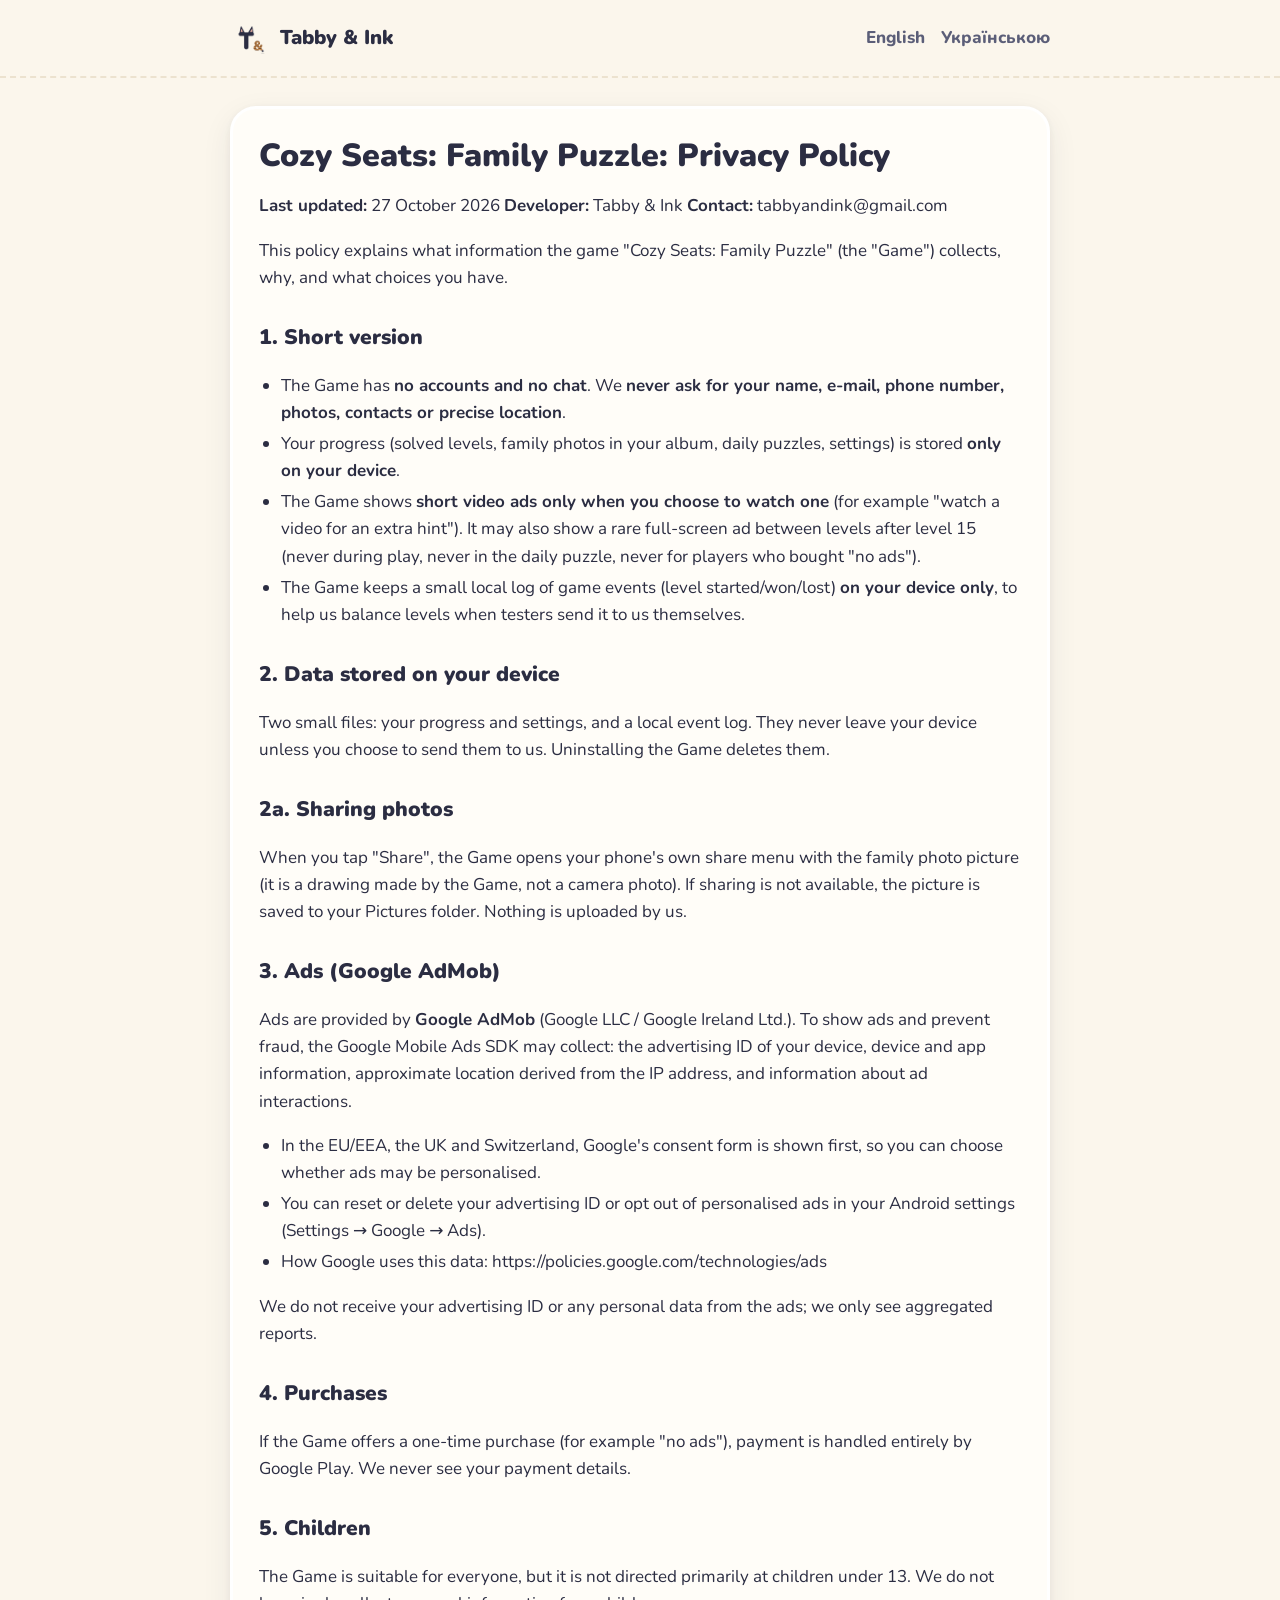
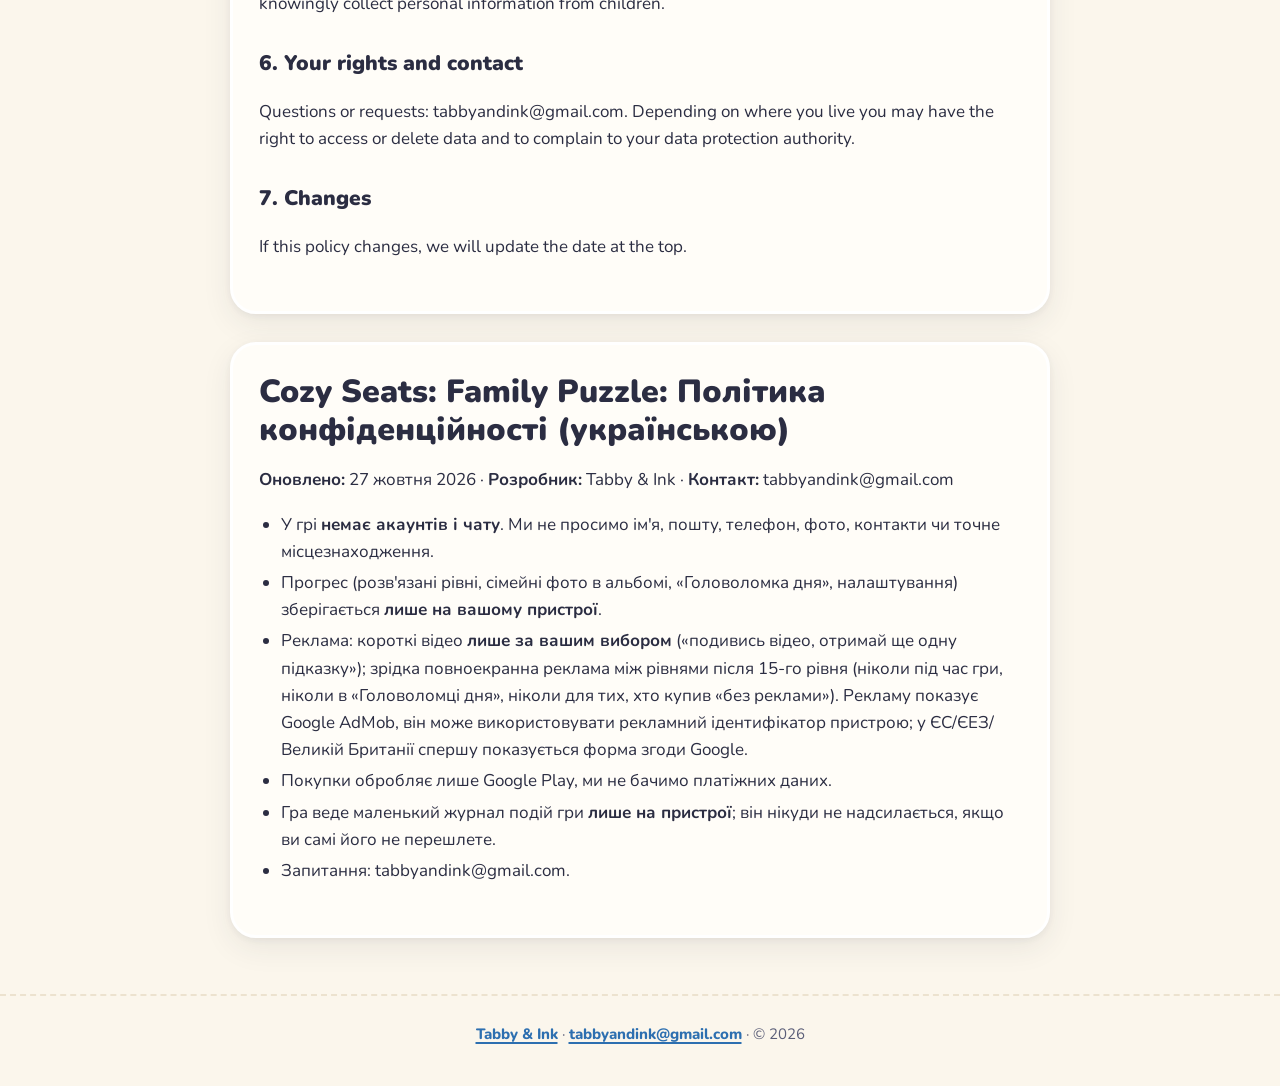
==== cozy-seats/privacy.html @ 61b11775 "Add privacy policies for Kitten Knits, Cozy Seats and Kitty Quilt" ====
<!doctype html>
<html lang="en">
<head>
<meta charset="utf-8">
<meta name="viewport" content="width=device-width, initial-scale=1">
<title>Cozy Seats · Privacy policy</title>
<meta name="description" content="Privacy policy of the mobile game Cozy Seats by Tabby &amp; Ink.">
<link rel="icon" href="../img/favicon.png">
<link rel="apple-touch-icon" href="../img/apple-touch-icon.png">
<link rel="preconnect" href="https://fonts.googleapis.com">
<link rel="preconnect" href="https://fonts.gstatic.com" crossorigin>
<link href="https://fonts.googleapis.com/css2?family=Nunito:wght@600;700;800;900&display=swap" rel="stylesheet">
<link rel="stylesheet" href="../style.css">
</head>
<body>
<header class="top">
  <div class="wrap">
    <a class="brand" href="../"><img src="../img/favicon.png" alt=""><span>Tabby &amp; Ink</span></a>
    <nav><a href="#en">English</a><a href="#uk">Українською</a></nav>
  </div>
</header>

<main class="wrap">
<article class="doc" id="en" lang="en">
<h1>Cozy Seats: Family Puzzle: Privacy Policy</h1>
<p><strong>Last updated:</strong> 27 October 2026
<strong>Developer:</strong> Tabby &amp; Ink
<strong>Contact:</strong> tabbyandink@gmail.com</p>
<p>This policy explains what information the game "Cozy Seats: Family Puzzle" (the "Game") collects, why, and what choices you have.</p>
<h2>1. Short version</h2>
<ul>
<li>The Game has <strong>no accounts and no chat</strong>. We <strong>never ask for your name, e‑mail, phone number, photos, contacts or precise location</strong>.</li>
<li>Your progress (solved levels, family photos in your album, daily puzzles, settings) is stored <strong>only on your device</strong>.</li>
<li>The Game shows <strong>short video ads only when you choose to watch one</strong> (for example "watch a video for an extra hint"). It may also show a rare full‑screen ad between levels after level 15 (never during play, never in the daily puzzle, never for players who bought "no ads").</li>
<li>The Game keeps a small local log of game events (level started/won/lost) <strong>on your device only</strong>, to help us balance levels when testers send it to us themselves.</li>
</ul>
<h2>2. Data stored on your device</h2>
<p>Two small files: your progress and settings, and a local event log. They never leave your device unless you choose to send them to us. Uninstalling the Game deletes them.</p>
<h2>2a. Sharing photos</h2>
<p>When you tap "Share", the Game opens your phone's own share menu with the family photo picture (it is a drawing made by the Game, not a camera photo). If sharing is not available, the picture is saved to your Pictures folder. Nothing is uploaded by us.</p>
<h2>3. Ads (Google AdMob)</h2>
<p>Ads are provided by <strong>Google AdMob</strong> (Google LLC / Google Ireland Ltd.). To show ads and prevent fraud, the Google Mobile Ads SDK may collect: the advertising ID of your device, device and app information, approximate location derived from the IP address, and information about ad interactions.</p>
<ul>
<li>In the EU/EEA, the UK and Switzerland, Google's consent form is shown first, so you can choose whether ads may be personalised.</li>
<li>You can reset or delete your advertising ID or opt out of personalised ads in your Android settings (Settings → Google → Ads).</li>
<li>How Google uses this data: https://policies.google.com/technologies/ads</li>
</ul>
<p>We do not receive your advertising ID or any personal data from the ads; we only see aggregated reports.</p>
<h2>4. Purchases</h2>
<p>If the Game offers a one‑time purchase (for example "no ads"), payment is handled entirely by Google Play. We never see your payment details.</p>
<h2>5. Children</h2>
<p>The Game is suitable for everyone, but it is not directed primarily at children under 13. We do not knowingly collect personal information from children.</p>
<h2>6. Your rights and contact</h2>
<p>Questions or requests: tabbyandink@gmail.com. Depending on where you live you may have the right to access or delete data and to complain to your data protection authority.</p>
<h2>7. Changes</h2>
<p>If this policy changes, we will update the date at the top.</p>
</article>
<article class="doc" id="uk" lang="uk">
<h1>Cozy Seats: Family Puzzle: Політика конфіденційності (українською)</h1>
<p><strong>Оновлено:</strong> 27 жовтня 2026 · <strong>Розробник:</strong> Tabby &amp; Ink · <strong>Контакт:</strong> tabbyandink@gmail.com</p>
<ul>
<li>У грі <strong>немає акаунтів і чату</strong>. Ми не просимо ім'я, пошту, телефон, фото, контакти чи точне місцезнаходження.</li>
<li>Прогрес (розв'язані рівні, сімейні фото в альбомі, «Головоломка дня», налаштування) зберігається <strong>лише на вашому пристрої</strong>.</li>
<li>Реклама: короткі відео <strong>лише за вашим вибором</strong> («подивись відео, отримай ще одну підказку»); зрідка повноекранна реклама між рівнями після 15-го рівня (ніколи під час гри, ніколи в «Головоломці дня», ніколи для тих, хто купив «без реклами»). Рекламу показує Google AdMob, він може використовувати рекламний ідентифікатор пристрою; у ЄС/ЄЕЗ/Великій Британії спершу показується форма згоди Google.</li>
<li>Покупки обробляє лише Google Play, ми не бачимо платіжних даних.</li>
<li>Гра веде маленький журнал подій гри <strong>лише на пристрої</strong>; він нікуди не надсилається, якщо ви самі його не перешлете.</li>
<li>Запитання: tabbyandink@gmail.com.</li>
</ul>
</article>
</main>

<footer>
  <div class="wrap">
    <a href="../">Tabby &amp; Ink</a> · <a href="mailto:tabbyandink@gmail.com">tabbyandink@gmail.com</a> · © 2026
  </div>
</footer>
</body>
</html>
---- style.css ----
/* Tabby & Ink: the same cosy palette and font as the games (cream paper, ink, coral, sand, sage) */
:root {
  --paper: #fbf6ec;
  --card: #fffdf8;
  --ink: #2b2d42;
  --ink-soft: #5b5e78;
  --coral: #e07a5f;
  --sand: #f2cc8f;
  --sage: #81b29a;
  --line: #ece2cf;
  --shadow: 0 10px 30px rgba(43, 45, 66, 0.08), 0 2px 6px rgba(43, 45, 66, 0.06);
}

* { box-sizing: border-box; }

html { -webkit-text-size-adjust: 100%; }

body {
  margin: 0;
  background: var(--paper);
  color: var(--ink);
  font-family: "Nunito", system-ui, -apple-system, "Segoe UI", Roboto, sans-serif;
  font-size: 17px;
  line-height: 1.6;
}

a { color: #2d6fb0; text-decoration-thickness: 1.5px; text-underline-offset: 3px; }
a:hover { color: var(--coral); }

.wrap { max-width: 860px; margin: 0 auto; padding: 0 20px; }

/* --- header with the little paw trail --------------------------------- */
.top {
  padding: 18px 0;
  border-bottom: 2px dashed var(--line);
}
.top .wrap { display: flex; align-items: center; justify-content: space-between; gap: 12px; }
.brand { display: flex; align-items: center; gap: 10px; text-decoration: none; color: var(--ink); font-weight: 900; font-size: 20px; }
.brand img { width: 40px; height: 40px; border-radius: 10px; }
.top nav a { font-weight: 800; text-decoration: none; color: var(--ink-soft); margin-left: 16px; }
.top nav a:hover { color: var(--coral); }

/* --- studio hero ------------------------------------------------------- */
.hero { text-align: center; padding: 48px 0 24px; }
.hero img { width: min(360px, 80vw); height: auto; }
.hero p { font-size: 20px; color: var(--ink-soft); max-width: 560px; margin: 8px auto 0; font-weight: 700; }

.paws { display: flex; justify-content: center; gap: 18px; margin: 28px 0 8px; opacity: 0.35; }
.paws span { width: 14px; height: 14px; border-radius: 50%; background: var(--ink); display: inline-block; }
.paws span:nth-child(odd) { transform: translateY(6px); }

/* --- game card ----------------------------------------------------------- */
h2.section { font-size: 15px; letter-spacing: 0.22em; text-transform: uppercase; color: var(--coral); text-align: center; margin: 40px 0 16px; }

.game {
  background: var(--card);
  border-radius: 28px;
  box-shadow: var(--shadow);
  overflow: hidden;
  border: 3px solid #fff;
}
.game .banner { display: block; width: 100%; height: auto; aspect-ratio: 1024 / 500; object-fit: cover; }
.game .body { display: flex; gap: 18px; padding: 20px 22px 24px; align-items: flex-start; }
.game .icon { width: 88px; height: 88px; border-radius: 22px; flex: none; box-shadow: 0 4px 12px rgba(43, 45, 66, 0.18); margin-top: -52px; border: 4px solid var(--card); }
.game h3 { margin: 0; font-size: 26px; font-weight: 900; line-height: 1.2; }
.game .tag { margin: 4px 0 10px; color: var(--ink-soft); font-weight: 700; }
.game .links { display: flex; flex-wrap: wrap; gap: 10px; }

.btn {
  display: inline-block;
  padding: 10px 18px;
  border-radius: 999px;
  font-weight: 900;
  text-decoration: none;
  background: var(--coral);
  color: #fff;
  box-shadow: 0 4px 0 #b65c45;
}
.btn:hover { color: #fff; filter: brightness(1.05); }
.btn.soft { background: #eef3f8; color: var(--ink); box-shadow: 0 4px 0 #d3dce6; }
.btn.soft:hover { color: var(--ink); }
.soon { display: inline-block; padding: 10px 18px; border-radius: 999px; font-weight: 800; background: #f6efe0; color: var(--ink-soft); }

/* --- footer -------------------------------------------------------------- */
footer { margin: 56px 0 0; padding: 26px 0 40px; border-top: 2px dashed var(--line); color: var(--ink-soft); font-size: 15px; text-align: center; }
footer a { font-weight: 800; }

/* --- policy page --------------------------------------------------------- */
.doc { background: var(--card); border-radius: 26px; box-shadow: var(--shadow); padding: 28px 26px 34px; margin: 28px 0; border: 3px solid #fff; }
.doc h1 { font-size: 32px; line-height: 1.2; margin: 0 0 6px; font-weight: 900; }
.doc .meta { color: var(--ink-soft); font-weight: 700; margin: 0 0 18px; }
.doc h2 { font-size: 21px; margin: 30px 0 8px; font-weight: 900; }
.doc h2 .n { display: inline-flex; width: 30px; height: 30px; border-radius: 50%; background: var(--sand); align-items: center; justify-content: center; font-size: 15px; margin-right: 8px; vertical-align: 2px; }
.doc ul { padding-left: 22px; }
.doc li { margin: 4px 0; }
.summary { background: #f4f9f5; border: 2px solid #d7ebdf; border-radius: 18px; padding: 14px 18px; }
.summary ul { margin: 6px 0; }
.lang { display: flex; gap: 8px; margin: 0 0 14px; }
.lang a { font-weight: 900; text-decoration: none; padding: 6px 14px; border-radius: 999px; background: #eef3f8; color: var(--ink); }
.lang a:hover { background: var(--sand); }

@media (max-width: 560px) {
  body { font-size: 16px; }
  .top nav a { margin-left: 10px; font-size: 15px; }
  .brand span { display: none; }
  .game .body { flex-direction: column; gap: 10px; }
  .game .icon { margin-top: -56px; }
  .doc { padding: 22px 18px 28px; border-radius: 20px; }
  .doc h1 { font-size: 27px; }
}
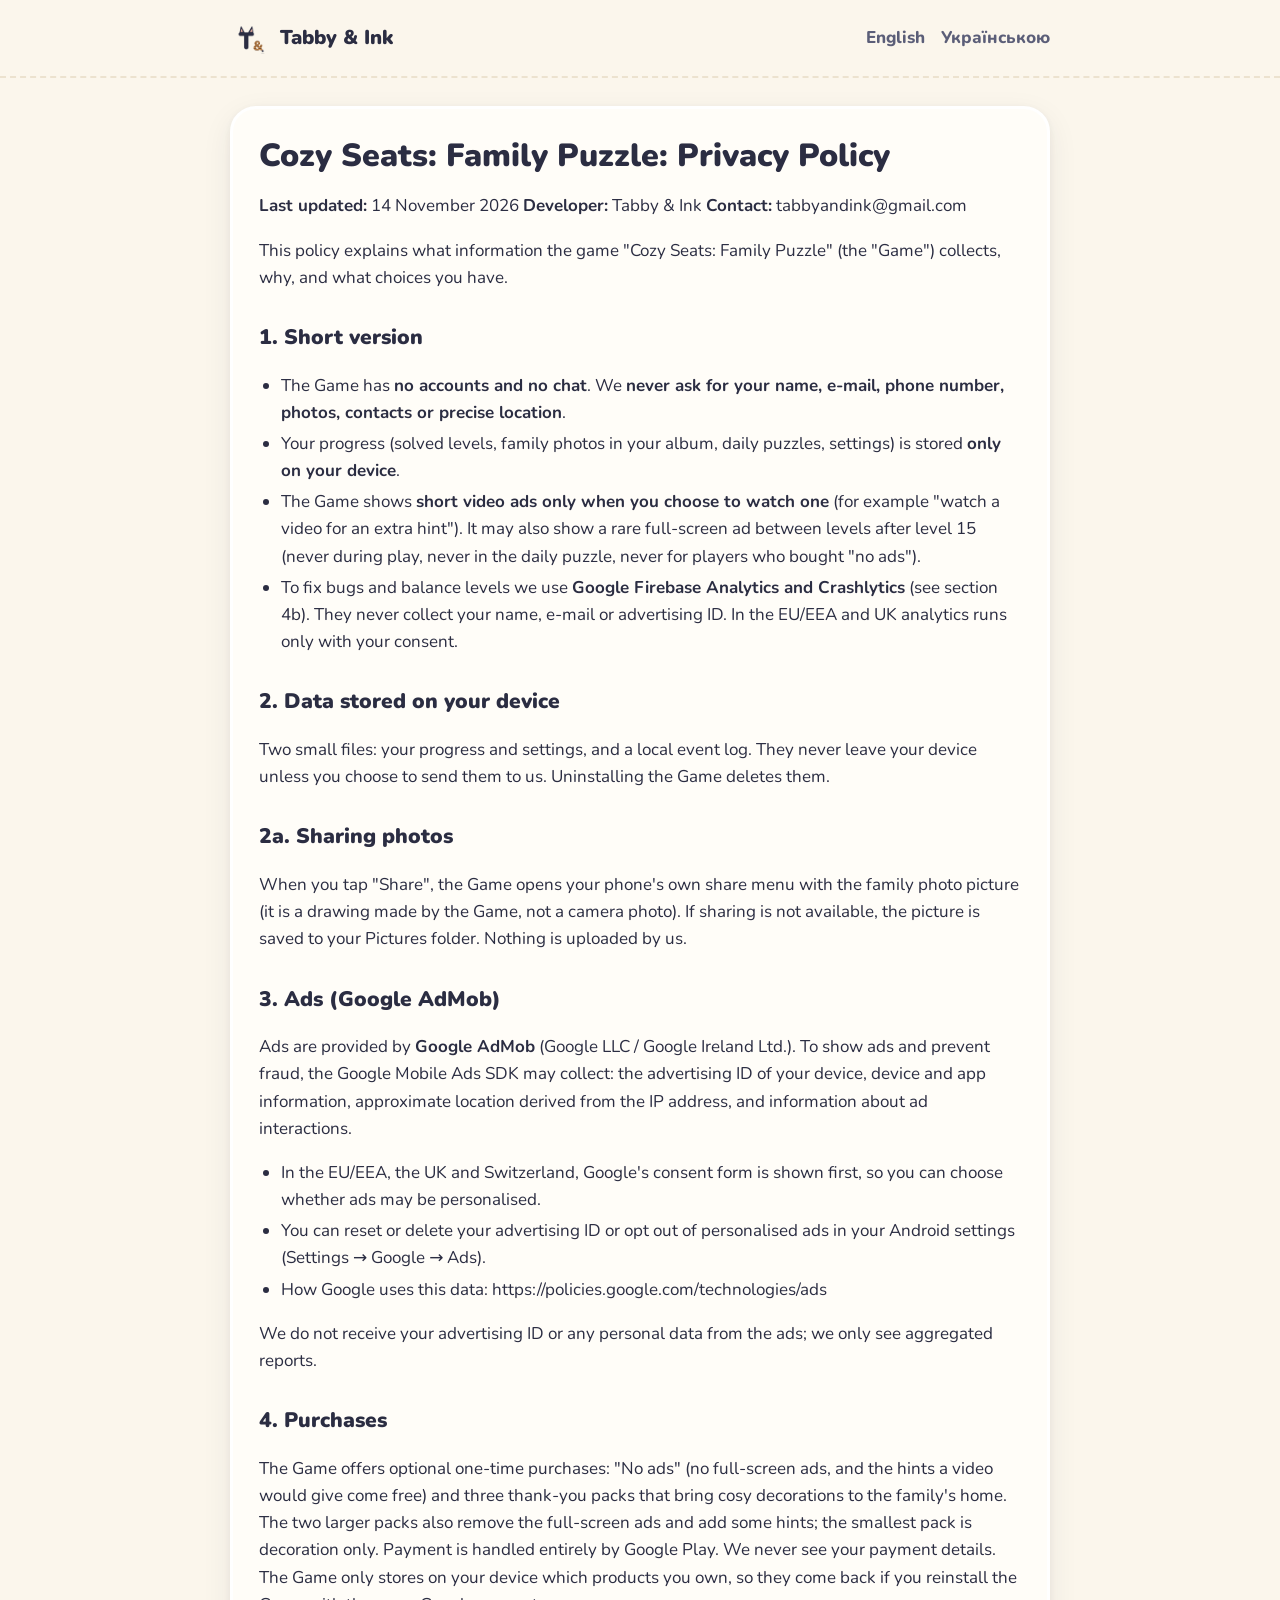
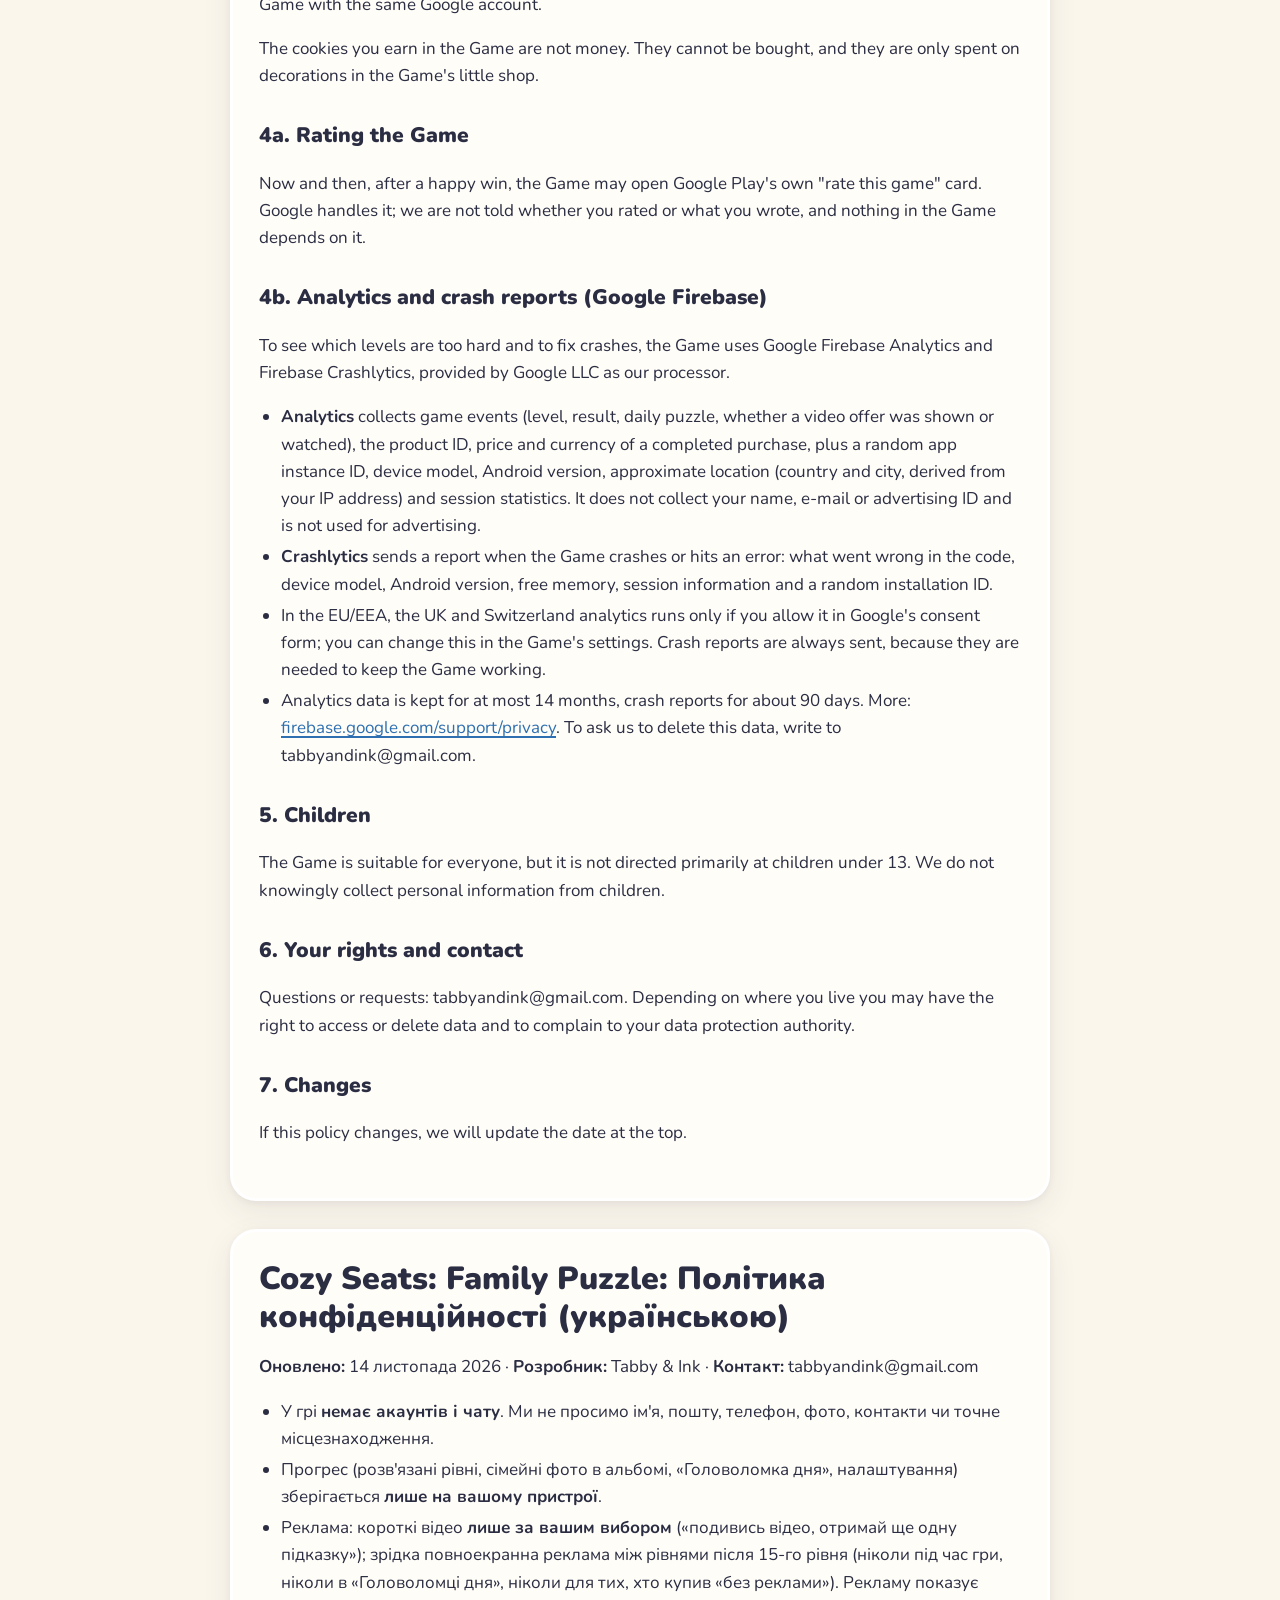
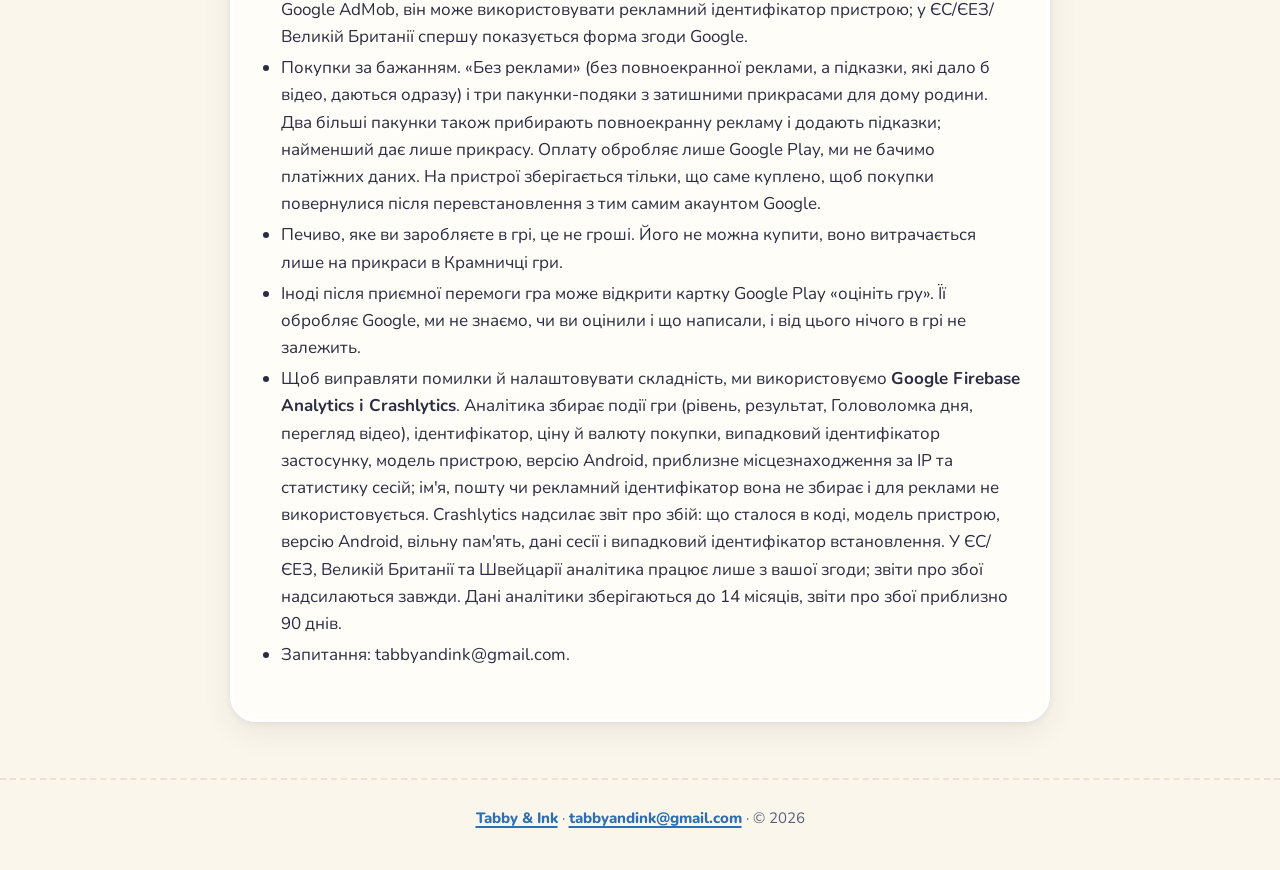
==== commit d5292a0c: "Cozy Seats privacy policy: Firebase, purchase packs" ====
--- a/cozy-seats/privacy.html
+++ b/cozy-seats/privacy.html
@@ -23,7 +23,7 @@
 <main class="wrap">
 <article class="doc" id="en" lang="en">
 <h1>Cozy Seats: Family Puzzle: Privacy Policy</h1>
-<p><strong>Last updated:</strong> 27 October 2026
+<p><strong>Last updated:</strong> 14 November 2026
 <strong>Developer:</strong> Tabby &amp; Ink
 <strong>Contact:</strong> tabbyandink@gmail.com</p>
 <p>This policy explains what information the game "Cozy Seats: Family Puzzle" (the "Game") collects, why, and what choices you have.</p>
@@ -32,7 +32,7 @@
 <li>The Game has <strong>no accounts and no chat</strong>. We <strong>never ask for your name, e‑mail, phone number, photos, contacts or precise location</strong>.</li>
 <li>Your progress (solved levels, family photos in your album, daily puzzles, settings) is stored <strong>only on your device</strong>.</li>
 <li>The Game shows <strong>short video ads only when you choose to watch one</strong> (for example "watch a video for an extra hint"). It may also show a rare full‑screen ad between levels after level 15 (never during play, never in the daily puzzle, never for players who bought "no ads").</li>
-<li>The Game keeps a small local log of game events (level started/won/lost) <strong>on your device only</strong>, to help us balance levels when testers send it to us themselves.</li>
+<li>To fix bugs and balance levels we use <strong>Google Firebase Analytics and Crashlytics</strong> (see section 4b). They never collect your name, e‑mail or advertising ID. In the EU/EEA and UK analytics runs only with your consent.</li>
 </ul>
 <h2>2. Data stored on your device</h2>
 <p>Two small files: your progress and settings, and a local event log. They never leave your device unless you choose to send them to us. Uninstalling the Game deletes them.</p>
@@ -47,7 +47,18 @@
 </ul>
 <p>We do not receive your advertising ID or any personal data from the ads; we only see aggregated reports.</p>
 <h2>4. Purchases</h2>
-<p>If the Game offers a one‑time purchase (for example "no ads"), payment is handled entirely by Google Play. We never see your payment details.</p>
+<p>The Game offers optional one‑time purchases: "No ads" (no full‑screen ads, and the hints a video would give come free) and three thank‑you packs that bring cosy decorations to the family's home. The two larger packs also remove the full‑screen ads and add some hints; the smallest pack is decoration only. Payment is handled entirely by Google Play. We never see your payment details. The Game only stores on your device which products you own, so they come back if you reinstall the Game with the same Google account.</p>
+<p>The cookies you earn in the Game are not money. They cannot be bought, and they are only spent on decorations in the Game's little shop.</p>
+<h2>4a. Rating the Game</h2>
+<p>Now and then, after a happy win, the Game may open Google Play's own "rate this game" card. Google handles it; we are not told whether you rated or what you wrote, and nothing in the Game depends on it.</p>
+<h2>4b. Analytics and crash reports (Google Firebase)</h2>
+<p>To see which levels are too hard and to fix crashes, the Game uses Google Firebase Analytics and Firebase Crashlytics, provided by Google LLC as our processor.</p>
+<ul>
+<li><strong>Analytics</strong> collects game events (level, result, daily puzzle, whether a video offer was shown or watched), the product ID, price and currency of a completed purchase, plus a random app instance ID, device model, Android version, approximate location (country and city, derived from your IP address) and session statistics. It does not collect your name, e‑mail or advertising ID and is not used for advertising.</li>
+<li><strong>Crashlytics</strong> sends a report when the Game crashes or hits an error: what went wrong in the code, device model, Android version, free memory, session information and a random installation ID.</li>
+<li>In the EU/EEA, the UK and Switzerland analytics runs only if you allow it in Google's consent form; you can change this in the Game's settings. Crash reports are always sent, because they are needed to keep the Game working.</li>
+<li>Analytics data is kept for at most 14 months, crash reports for about 90 days. More: <a href="https://firebase.google.com/support/privacy">firebase.google.com/support/privacy</a>. To ask us to delete this data, write to tabbyandink@gmail.com.</li>
+</ul>
 <h2>5. Children</h2>
 <p>The Game is suitable for everyone, but it is not directed primarily at children under 13. We do not knowingly collect personal information from children.</p>
 <h2>6. Your rights and contact</h2>
@@ -57,13 +68,15 @@
 </article>
 <article class="doc" id="uk" lang="uk">
 <h1>Cozy Seats: Family Puzzle: Політика конфіденційності (українською)</h1>
-<p><strong>Оновлено:</strong> 27 жовтня 2026 · <strong>Розробник:</strong> Tabby &amp; Ink · <strong>Контакт:</strong> tabbyandink@gmail.com</p>
+<p><strong>Оновлено:</strong> 14 листопада 2026 · <strong>Розробник:</strong> Tabby &amp; Ink · <strong>Контакт:</strong> tabbyandink@gmail.com</p>
 <ul>
 <li>У грі <strong>немає акаунтів і чату</strong>. Ми не просимо ім'я, пошту, телефон, фото, контакти чи точне місцезнаходження.</li>
 <li>Прогрес (розв'язані рівні, сімейні фото в альбомі, «Головоломка дня», налаштування) зберігається <strong>лише на вашому пристрої</strong>.</li>
 <li>Реклама: короткі відео <strong>лише за вашим вибором</strong> («подивись відео, отримай ще одну підказку»); зрідка повноекранна реклама між рівнями після 15-го рівня (ніколи під час гри, ніколи в «Головоломці дня», ніколи для тих, хто купив «без реклами»). Рекламу показує Google AdMob, він може використовувати рекламний ідентифікатор пристрою; у ЄС/ЄЕЗ/Великій Британії спершу показується форма згоди Google.</li>
-<li>Покупки обробляє лише Google Play, ми не бачимо платіжних даних.</li>
-<li>Гра веде маленький журнал подій гри <strong>лише на пристрої</strong>; він нікуди не надсилається, якщо ви самі його не перешлете.</li>
+<li>Покупки за бажанням. «Без реклами» (без повноекранної реклами, а підказки, які дало б відео, даються одразу) і три пакунки‑подяки з затишними прикрасами для дому родини. Два більші пакунки також прибирають повноекранну рекламу і додають підказки; найменший дає лише прикрасу. Оплату обробляє лише Google Play, ми не бачимо платіжних даних. На пристрої зберігається тільки, що саме куплено, щоб покупки повернулися після перевстановлення з тим самим акаунтом Google.</li>
+<li>Печиво, яке ви заробляєте в грі, це не гроші. Його не можна купити, воно витрачається лише на прикраси в Крамничці гри.</li>
+<li>Іноді після приємної перемоги гра може відкрити картку Google Play «оцініть гру». Її обробляє Google, ми не знаємо, чи ви оцінили і що написали, і від цього нічого в грі не залежить.</li>
+<li>Щоб виправляти помилки й налаштовувати складність, ми використовуємо <strong>Google Firebase Analytics і Crashlytics</strong>. Аналітика збирає події гри (рівень, результат, Головоломка дня, перегляд відео), ідентифікатор, ціну й валюту покупки, випадковий ідентифікатор застосунку, модель пристрою, версію Android, приблизне місцезнаходження за IP та статистику сесій; ім'я, пошту чи рекламний ідентифікатор вона не збирає і для реклами не використовується. Crashlytics надсилає звіт про збій: що сталося в коді, модель пристрою, версію Android, вільну пам'ять, дані сесії і випадковий ідентифікатор встановлення. У ЄС/ЄЕЗ, Великій Британії та Швейцарії аналітика працює лише з вашої згоди; звіти про збої надсилаються завжди. Дані аналітики зберігаються до 14 місяців, звіти про збої приблизно 90 днів.</li>
 <li>Запитання: tabbyandink@gmail.com.</li>
 </ul>
 </article>
